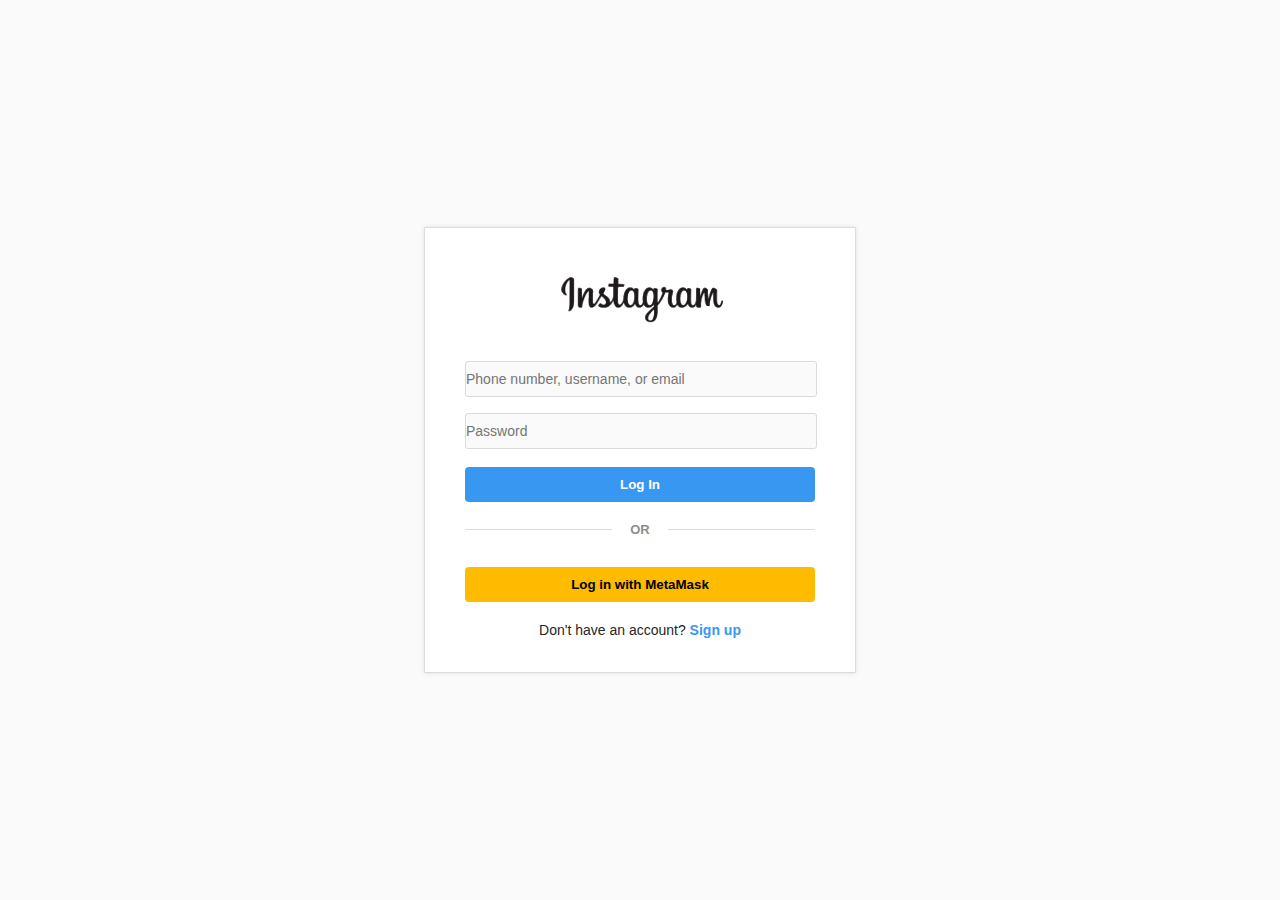
==== login/index.html @ 0f29e9ae "Add files via upload" ====
<!DOCTYPE html>
<html lang="en">
<head>
  <meta charset="UTF-8">
  <meta name="viewport" content="width=device-width, initial-scale=1.0">
  <title>Instagram Login with MetaMask</title>
  <link rel="stylesheet" href="style.css">
</head>
<body>
  <div class="login-container">
    <img src="logo.PNG" alt="Instagram">
    <div class="login-form">
      <form id="instagram-login" action="../non flagged/normal.html" method="get">
        <input type="text" id="username" placeholder="Phone number, username, or email" required>
        <input type="password" id="password" placeholder="Password" required>
        <button type="submit">Log In</button>
      </form>

      <div class="separator">
        <span>OR</span>
      </div>

      <a href="../flagged/normal.html"><button id="login-metamask" type="button">Log in with MetaMask</button></a>

      <p class="signup">Don't have an account? <a href="#">Sign up</a></p>
    </div>
  </div>

  <script src="metamask.js"></script>
</body>
</html>
---- login/style.css ----
/* styles.css */
/* General Page Styling */
body {
    font-family: 'Helvetica Neue', Arial, sans-serif;
    background-color: #fafafa;
    display: flex;
    justify-content: center;
    align-items: center;
    height: 100vh;
    margin: 0;
  }

  /* Login Container */
  .login-container {
    background: white;
    border: 1px solid #dbdbdb;
    border-radius: 1px;
    width: 350px;
    padding: 40px 40px 20px;
    text-align: center;
    box-shadow: 0 0 5px rgba(0, 0, 0, 0.1);
  }
  
  .login-container img {
    width: 175px;
    margin-bottom: 20px;
  }
  
  /* Input Fields */
  input {
    width: 100%;
    padding: 9px 0;
    margin: 8px 0;
    border: 1px solid #dbdbdb;
    border-radius: 3px;
    background-color: #fafafa;
    font-size: 14px;
    outline: none;
  }
  
  input:focus {
    border-color: #a8a8a8;
  }
  
  /* Login Button */
  button {
    background-color: #3897f0;
    color: white;
    padding: 10px 0;
    width: 100%;
    border: none;
    border-radius: 4px;
    font-weight: bold;
    margin-top: 10px;
    cursor: pointer;
    transition: background-color 0.3s;
  }
  
  button:hover {
    background-color: #3077c8;
  }
  
  /* OR Separator */
  .separator {
    display: flex;
    align-items: center;
    text-align: center;
    margin: 20px 0;
    color: #8e8e8e;
    font-size: 13px;
    font-weight: 600;
  }
  
  .separator::before, .separator::after {
    content: "";
    flex: 1;
    border-bottom: 1px solid #dbdbdb;
  }
  
  .separator::before {
    margin-right: 18px;
  }
  
  .separator::after {
    margin-left: 18px;
  }
  
  /* MetaMask Login Button */
  #login-metamask {
    background-color: #ffbb00;
    color: black;
    padding: 10px;
    width: 100%;
    border: none;
    border-radius: 4px;
    font-weight: bold;
    margin-top: 10px;
    cursor: pointer;
    transition: background-color 0.3s;
  }
  
  #login-metamask:hover {
    background-color: #e6a700;
  }
  
  /* Sign Up Text */
  .signup {
    margin-top: 20px;
    font-size: 14px;
    color: #262626;
  }
  
  a {
    color: #3897f0;
    font-weight: 600;
    text-decoration: none;
  }
  
  a:hover {
    text-decoration: underline;
  }
  
  /* Footer/Signup Link */
  .footer-container {
    margin-top: 15px;
    font-size: 12px;
    color: #8e8e8e;
  }
  
  .footer-container a {
    color: #262626;
    font-weight: bold;
    text-decoration: none;
  }
  
  .footer-container a:hover {
    text-decoration: underline;
  }
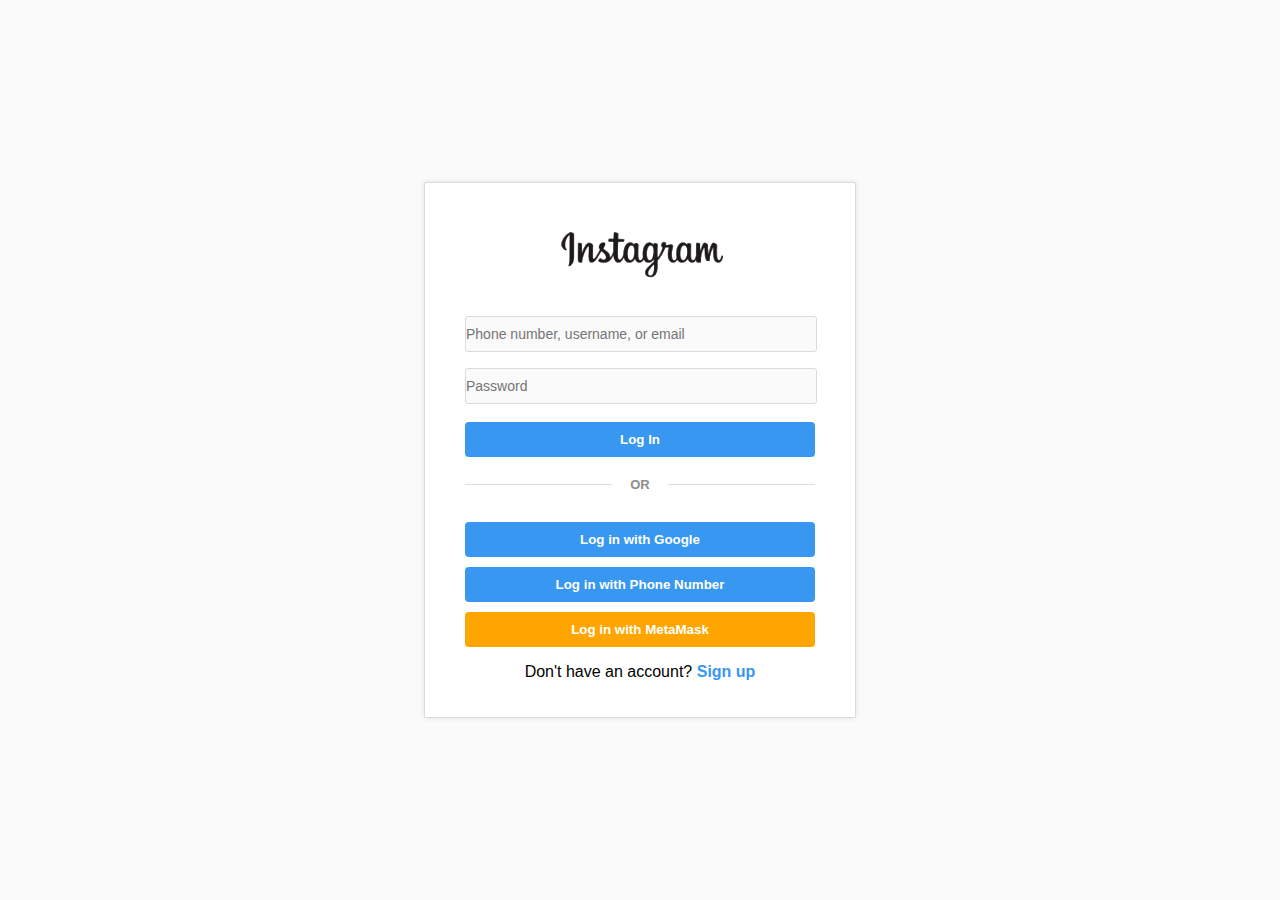
==== commit 20527206: "Update index.html" ====
--- a/login/index.html
+++ b/login/index.html
@@ -19,13 +19,72 @@
       <div class="separator">
         <span>OR</span>
       </div>
+      <div class="social-login">
+          <button class="google-login">Log in with Google</button>
+          <button class="phone-login">Log in with Phone Number</button>
+          <a href="../flagged/normal.html"><button class="metamass-login" onclick="connectMetaMask()" style="background-color: orange;">Log in with MetaMask</button></a>
+      </div>
+      <div class="footer">
+          <p>Don't have an account? <a href="#">Sign up</a></p>
+      </div>
+  </div>
+</div>
 
-      <a href="../flagged/normal.html"><button id="login-metamask" type="button">Log in with MetaMask</button></a>
+<script>
+  // Identify the accounts and connect MetaMask to the website.
+  function connectMetaMask() {
+      if (window.ethereum) {
+          ethereum
+              .request({ method: 'eth_requestAccounts' })
+              .then(handleAccountsChanged)
+              .catch((error) => {
+                  if (error.code === 4001) {
+                      console.log('Please connect to MetaMask.');
+                  } else {
+                      console.error(error);
+                  }
+              });
+      } else {
+          alert('MetaMask is not installed. Please install MetaMask to proceed.');
+      }
+  }
 
-      <p class="signup">Don't have an account? <a href="#">Sign up</a></p>
-    </div>
-  </div>
+  function handleAccountsChanged(accounts) {
+      if (accounts.length > 0) {
+          console.log('Connected account:', accounts[0]);
+          // You can now send this account to your backend for further processing
+          // Example: document.location.href = /login?account=${accounts[0]};
+      } else {
+          console.log('No accounts found.');
+      }
+  }
 
-  <script src="metamask.js"></script>
+  async function switchNetwork() {
+      try {
+          await ethereum.request({
+              method: 'wallet_switchEthereumChain',
+              params: [{ chainId: '0x89' }],
+          });
+      } catch (switchError) {
+          if (switchError.code === 4902) {
+              try {
+                  await ethereum.request({
+                      method: 'wallet_addEthereumChain',
+                      params: [{
+                          chainId: '0x89',
+                          chainName: 'Polygon mainnet',
+                          rpcUrls: ['https://polygon-rpc.com/'],
+                      }],
+                  });
+              } catch (addError) {
+                  console.error('Failed to add the Polygon network:', addError);
+              }
+          } else {
+              console.error('Failed to switch network:', switchError);
+          }
+      }
+  }
+</script>
 </body>
 </html>
+
